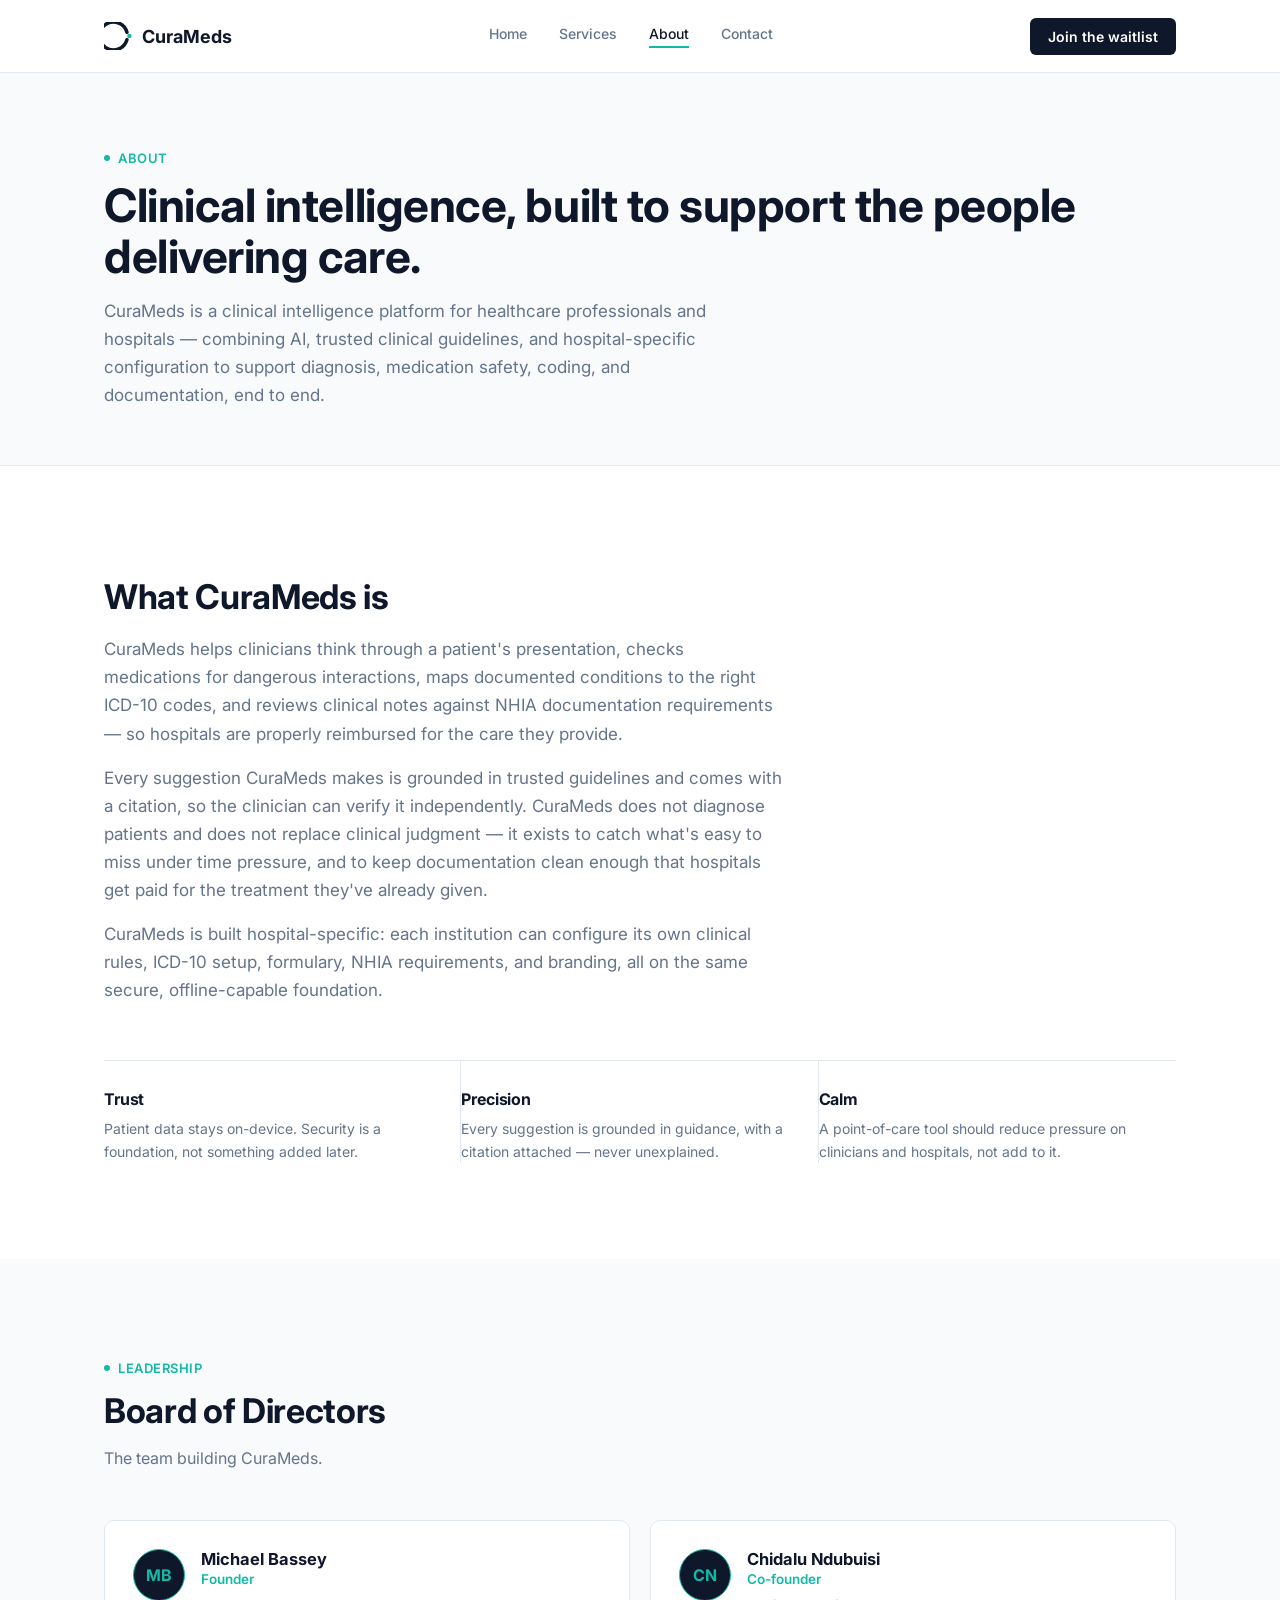
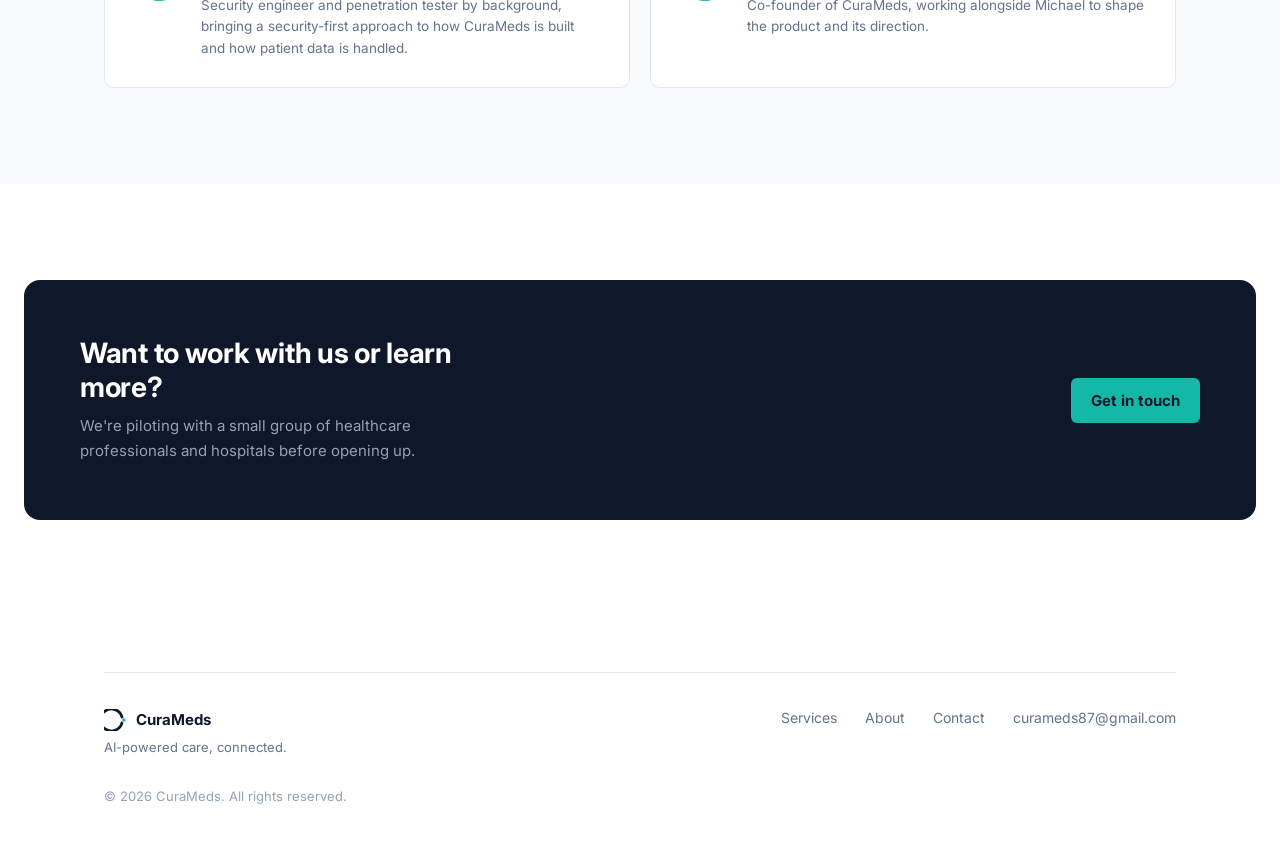
==== about.html @ 5f4572f5 "Add About page HTML structure This file contains the HTML structure for the About page of the CuraMe" ====
<!DOCTYPE html>
<html lang="en">
<head>
<meta charset="UTF-8">
<meta name="viewport" content="width=device-width, initial-scale=1.0">
<title>About — CuraMeds</title>
<link rel="preconnect" href="https://fonts.googleapis.com">
<link rel="preconnect" href="https://fonts.gstatic.com" crossorigin>
<link href="https://fonts.googleapis.com/css2?family=Inter:wght@400;500;600;700;800&display=swap" rel="stylesheet">
<link rel="stylesheet" href="styles.css">
</head>
<body>

<header class="site">
  <div class="wrap navrow">
    <a class="brand" href="index.html" aria-label="CuraMeds home">
      <svg viewBox="0 0 128 128" fill="none" xmlns="http://www.w3.org/2000/svg" aria-hidden="true">
        <path d="M104.8,46.6 A64,64 0 1 0 104.8,81.4" stroke="#0F172A" stroke-width="16" stroke-linecap="round" fill="none"/>
        <circle cx="116" cy="64" r="10" fill="#14B8A6"/>
      </svg>
      <span>CuraMeds</span>
    </a>
    <nav class="links" aria-label="Primary">
      <a href="index.html">Home</a>
      <a href="services.html">Services</a>
      <a href="about.html" class="active">About</a>
      <a href="contact.html">Contact</a>
    </nav>
    <a class="navcta" href="index.html#waitlist">Join the waitlist</a>
  </div>
</header>

<main>

  <!-- PAGE HERO -->
  <section class="page-hero">
    <div class="wrap">
      <span class="eyebrow"><span class="dot"></span>About</span>
      <h1>Clinical intelligence, built to support the people delivering care.</h1>
      <p>CuraMeds is a clinical intelligence platform for healthcare professionals and hospitals — combining AI, trusted clinical guidelines, and hospital-specific configuration to support diagnosis, medication safety, coding, and documentation, end to end.</p>
    </div>
  </section>

  <!-- SUMMARY -->
  <section>
    <div class="wrap">
      <div class="about-top">
        <h2 class="h2">What CuraMeds is</h2>
        <p style="margin-top:18px;">CuraMeds helps clinicians think through a patient's presentation, checks medications for dangerous interactions, maps documented conditions to the right ICD-10 codes, and reviews clinical notes against NHIA documentation requirements — so hospitals are properly reimbursed for the care they provide.</p>
        <p style="margin-top:16px;">Every suggestion CuraMeds makes is grounded in trusted guidelines and comes with a citation, so the clinician can verify it independently. CuraMeds does not diagnose patients and does not replace clinical judgment — it exists to catch what's easy to miss under time pressure, and to keep documentation clean enough that hospitals get paid for the treatment they've already given.</p>
        <p style="margin-top:16px;">CuraMeds is built hospital-specific: each institution can configure its own clinical rules, ICD-10 setup, formulary, NHIA requirements, and branding, all on the same secure, offline-capable foundation.</p>
      </div>

      <div class="pillars">
        <div class="pillar">
          <h3>Trust</h3>
          <p>Patient data stays on-device. Security is a foundation, not something added later.</p>
        </div>
        <div class="pillar">
          <h3>Precision</h3>
          <p>Every suggestion is grounded in guidance, with a citation attached — never unexplained.</p>
        </div>
        <div class="pillar">
          <h3>Calm</h3>
          <p>A point-of-care tool should reduce pressure on clinicians and hospitals, not add to it.</p>
        </div>
      </div>
    </div>
  </section>

  <!-- BOARD OF DIRECTORS -->
  <section class="vision">
    <div class="wrap">
      <div class="section-head">
        <span class="eyebrow"><span class="dot"></span>Leadership</span>
        <h2>Board of Directors</h2>
        <p>The team building CuraMeds.</p>
      </div>

      <div class="team-grid">
        <div class="team-card">
          <div class="team-avatar">MB</div>
          <div>
            <div class="team-name">Michael Bassey</div>
            <div class="team-role">Founder</div>
            <p class="team-bio">Security engineer and penetration tester by background, bringing a security-first approach to how CuraMeds is built and how patient data is handled.</p>
          </div>
        </div>
        <div class="team-card">
          <div class="team-avatar">CN</div>
          <div>
            <div class="team-name">Chidalu Ndubuisi</div>
            <div class="team-role">Co-founder</div>
            <p class="team-bio">Co-founder of CuraMeds, working alongside Michael to shape the product and its direction.</p>
          </div>
        </div>
      </div>
    </div>
  </section>

  <!-- CTA -->
  <section>
    <div class="cta-band">
      <div class="cta-inner">
        <div>
          <h2>Want to work with us or learn more?</h2>
          <p>We're piloting with a small group of healthcare professionals and hospitals before opening up.</p>
        </div>
        <a class="btn-primary" href="contact.html" style="text-decoration:none;display:inline-block;">Get in touch</a>
      </div>
    </div>
  </section>

</main>

<footer>
  <div class="wrap">
    <div class="foot-grid">
      <div>
        <div class="foot-brand">
          <svg viewBox="0 0 128 128" fill="none" xmlns="http://www.w3.org/2000/svg" aria-hidden="true">
            <path d="M104.8,46.6 A64,64 0 1 0 104.8,81.4" stroke="#0F172A" stroke-width="16" stroke-linecap="round" fill="none"/>
            <circle cx="116" cy="64" r="10" fill="#14B8A6"/>
          </svg>
          <span>CuraMeds</span>
        </div>
        <p class="foot-tag">AI-powered care, connected.</p>
      </div>
      <div class="foot-links">
        <a href="services.html">Services</a>
        <a href="about.html">About</a>
        <a href="contact.html">Contact</a>
        <a href="mailto:curameds87@gmail.com">curameds87@gmail.com</a>
      </div>
    </div>
    <p class="foot-copy">&copy; 2026 CuraMeds. All rights reserved.</p>
  </div>
</footer>

</body>
</html>
---- styles.css ----
:root{
  --navy:#0F172A;
  --teal:#14B8A6;
  --white:#FFFFFF;
  --lgray:#F8FAFC;
  --mgray:#64748B;
  --emerald:#10B981;
  --border:#E2E8F0;
  --maxw:1120px;
}
*{box-sizing:border-box;}
html{scroll-behavior:smooth;}
body{
  margin:0;
  font-family:'Inter',Helvetica,Arial,sans-serif;
  color:var(--navy);
  background:var(--white);
  -webkit-font-smoothing:antialiased;
}
a{color:inherit;}
img,svg{display:block;max-width:100%;}
.wrap{max-width:var(--maxw);margin:0 auto;padding:0 24px;}
.eyebrow{
  display:inline-flex;align-items:center;gap:8px;
  font-size:13px;font-weight:600;letter-spacing:.04em;text-transform:uppercase;
  color:var(--teal);
}
.eyebrow .dot{width:6px;height:6px;border-radius:50%;background:var(--teal);}
h1,h2,h3{margin:0;font-weight:700;letter-spacing:-0.01em;}
p{margin:0;line-height:1.65;color:var(--mgray);}
section{padding:96px 0;}
@media (max-width:640px){section{padding:64px 0;}}
.text-link{color:var(--teal);font-weight:600;font-size:14.5px;text-decoration:none;}
.text-link:hover{text-decoration:underline;}
.h2{font-size:clamp(26px,3.4vw,34px);margin-top:14px;color:var(--navy);}

/* Focus visibility */
a:focus-visible,button:focus-visible,input:focus-visible,textarea:focus-visible{
  outline:2px solid var(--teal);outline-offset:3px;border-radius:4px;
}

/* NAV */
header.site{
  position:sticky;top:0;z-index:50;
  background:rgba(255,255,255,.92);backdrop-filter:blur(8px);
  border-bottom:1px solid var(--border);
}
.navrow{display:flex;align-items:center;justify-content:space-between;height:72px;}
.brand{display:flex;align-items:center;gap:10px;text-decoration:none;}
.brand svg{width:28px;height:28px;}
.brand span{font-size:18px;font-weight:700;color:var(--navy);}
nav.links{display:flex;gap:32px;}
nav.links a{font-size:14px;font-weight:500;color:var(--mgray);text-decoration:none;transition:color .15s ease;padding-bottom:4px;border-bottom:2px solid transparent;}
nav.links a:hover{color:var(--navy);}
nav.links a.active{color:var(--navy);border-bottom:2px solid var(--teal);}
.navcta{
  font-size:14px;font-weight:600;color:var(--white);background:var(--navy);
  padding:10px 18px;border-radius:6px;text-decoration:none;border:none;cursor:pointer;
  transition:background .15s ease;white-space:nowrap;
}
.navcta:hover{background:#1e293b;}
@media (max-width:800px){
  nav.links{display:none;}
}

/* PAGE HERO (Services/About/Contact) */
.page-hero{padding:72px 0 56px;border-bottom:1px solid var(--border);background:var(--lgray);}
.page-hero h1{font-size:clamp(32px,4.6vw,46px);line-height:1.1;color:var(--navy);margin-top:14px;}
.page-hero p{font-size:17px;max-width:640px;margin-top:16px;}

/* HERO (home) */
.hero{padding:96px 0 40px;}
.hero-grid{display:grid;grid-template-columns:1.05fr .95fr;gap:56px;align-items:center;}
@media (max-width:900px){.hero-grid{grid-template-columns:1fr;gap:48px;}}
.hero h1{
  font-size:clamp(34px,5vw,54px);line-height:1.08;margin:18px 0 20px;color:var(--navy);
}
.hero p.lead{font-size:18px;max-width:480px;margin-bottom:32px;}
.waitlist-form{display:flex;gap:10px;max-width:420px;flex-wrap:wrap;}
.waitlist-form input[type=email]{
  flex:1 1 220px;padding:13px 16px;border:1px solid var(--border);border-radius:6px;
  font-size:15px;font-family:inherit;color:var(--navy);background:var(--white);
}
.waitlist-form input::placeholder{color:#94A3B8;}
.btn-primary{
  padding:13px 20px;border-radius:6px;border:none;background:var(--teal);color:var(--navy);
  font-weight:700;font-size:15px;cursor:pointer;transition:background .15s ease, transform .1s ease;
  white-space:nowrap;font-family:inherit;
}
.btn-primary:hover{background:#0d9488;color:var(--white);}
.btn-primary:active{transform:scale(.98);}
.form-note{font-size:13px;color:var(--mgray);margin-top:10px;}
.form-success{font-size:14px;color:#0d9488;font-weight:600;display:none;margin-top:10px;}

/* HERO SIGNATURE */
.signature{position:relative;width:100%;aspect-ratio:1/1;max-width:440px;margin:0 auto;}
.sig-caption{
  position:absolute;font-size:12px;font-weight:600;color:var(--navy);
  background:var(--white);padding:4px 9px;border:1px solid var(--border);border-radius:20px;
  white-space:nowrap;box-shadow:0 1px 2px rgba(15,23,42,.04);
}
@keyframes fadein{from{opacity:0;transform:translateY(6px);}to{opacity:1;transform:translateY(0);}}
.sig-caption, .sig-svg{animation:fadein .6s ease both;}
.sig-caption:nth-of-type(1){animation-delay:.15s;}
.sig-caption:nth-of-type(2){animation-delay:.3s;}
.sig-caption:nth-of-type(3){animation-delay:.45s;}
.sig-caption:nth-of-type(4){animation-delay:.6s;}
@media (prefers-reduced-motion:reduce){
  .sig-caption,.sig-svg{animation:none !important;}
}

/* ABOUT (home teaser + about page) */
.about-top{max-width:680px;}
.about-top p{font-size:17px;}
.pillars{
  margin-top:56px;display:grid;grid-template-columns:repeat(3,1fr);
  border-top:1px solid var(--border);
}
.pillar{padding:28px 28px 0 0;border-right:1px solid var(--border);}
.pillar:last-child{border-right:none;}
.pillar h3{font-size:16px;color:var(--navy);margin-bottom:8px;}
.pillar p{font-size:14px;}
@media (max-width:700px){
  .pillars{grid-template-columns:1fr;}
  .pillar{border-right:none;border-bottom:1px solid var(--border);padding:24px 0;}
}

/* SECTION HEAD */
.section-head{max-width:620px;margin-bottom:48px;}
.section-head h2{font-size:clamp(26px,3.4vw,34px);margin-top:14px;color:var(--navy);}
.section-head p{margin-top:14px;font-size:16px;}

/* FEATURE / CAPABILITY GRID */
.feature-grid{display:grid;grid-template-columns:repeat(2,1fr);gap:1px;background:var(--border);border:1px solid var(--border);border-radius:10px;overflow:hidden;}
@media (max-width:700px){.feature-grid{grid-template-columns:1fr;}}
.feature{background:var(--white);padding:32px;}
.feature .icon{
  width:40px;height:40px;border-radius:8px;background:var(--lgray);
  display:flex;align-items:center;justify-content:center;margin-bottom:18px;
}
.feature .icon svg{width:20px;height:20px;stroke:var(--navy);}
.feature h3{font-size:17px;color:var(--navy);margin-bottom:8px;}
.feature p{font-size:14.5px;}

/* capability-grid: 7-item variant used on services page */
.capability-grid{display:grid;grid-template-columns:repeat(3,1fr);gap:1px;background:var(--border);border:1px solid var(--border);border-radius:10px;overflow:hidden;}
@media (max-width:900px){.capability-grid{grid-template-columns:repeat(2,1fr);}}
@media (max-width:600px){.capability-grid{grid-template-columns:1fr;}}
.capability{background:var(--white);padding:28px;}
.capability .icon{
  width:38px;height:38px;border-radius:8px;background:var(--lgray);
  display:flex;align-items:center;justify-content:center;margin-bottom:16px;
}
.capability .icon svg{width:19px;height:19px;stroke:var(--navy);}
.capability h3{font-size:15.5px;color:var(--navy);margin-bottom:6px;}
.capability p{font-size:13.5px;}

/* VISION / ROADMAP */
.vision{background:var(--lgray);}
.roadmap{margin-top:48px;position:relative;}
.roadmap-line{
  position:absolute;top:19px;left:0;right:0;height:1px;background:var(--border);
}
.roadmap-steps{display:grid;grid-template-columns:repeat(4,1fr);gap:24px;position:relative;}
@media (max-width:800px){
  .roadmap-steps{grid-template-columns:1fr;gap:0;}
  .roadmap-line{display:none;}
}
.step{position:relative;padding-top:0;}
@media (max-width:800px){
  .step{padding:20px 0 20px 28px;border-left:1px solid var(--border);}
  .step .node{position:absolute;left:-7px;top:22px;}
}
.step .node{
  width:14px;height:14px;border-radius:50%;background:var(--white);border:2px solid var(--teal);
  margin-bottom:16px;position:relative;z-index:2;
}
.step.now .node{background:var(--teal);}
.step .tag{font-size:12px;font-weight:700;letter-spacing:.03em;text-transform:uppercase;color:var(--teal);margin-bottom:6px;display:block;}
.step.now .tag{color:var(--navy);}
.step h3{font-size:16px;color:var(--navy);margin-bottom:6px;}
.step p{font-size:14px;}

/* NHIA FEATURE DEEP-DIVE */
.nhia-section{background:var(--navy);color:var(--white);border-radius:16px;padding:48px;margin:0 24px;}
@media (max-width:640px){.nhia-section{padding:32px 24px;margin:0 16px;}}
.nhia-badge{
  display:inline-flex;align-items:center;gap:6px;font-size:12px;font-weight:700;letter-spacing:.04em;
  text-transform:uppercase;color:var(--navy);background:var(--teal);border-radius:20px;padding:5px 12px;margin-bottom:18px;
}
.nhia-section h2{color:var(--white);font-size:clamp(24px,3vw,32px);max-width:640px;}
.nhia-section > .wrap > p.intro{color:#94A3B8;font-size:16px;max-width:680px;margin-top:14px;}
.nhia-grid{display:grid;grid-template-columns:repeat(3,1fr);gap:28px;margin-top:40px;}
@media (max-width:800px){.nhia-grid{grid-template-columns:1fr;}}
.nhia-col h3{font-size:14px;color:var(--teal);text-transform:uppercase;letter-spacing:.04em;margin-bottom:12px;}
.nhia-col p{color:#CBD5E1;font-size:14.5px;line-height:1.7;}
.nhia-col ul{margin:0;padding-left:18px;color:#CBD5E1;font-size:14.5px;line-height:1.8;}
.nhia-col li{margin-bottom:4px;}

/* TECH / CURRENT CAPABILITIES STRIP */
.tech-strip{border-top:1px solid var(--border);border-bottom:1px solid var(--border);background:var(--lgray);}
.tech-grid{display:grid;grid-template-columns:repeat(3,1fr);gap:32px;}
@media (max-width:800px){.tech-grid{grid-template-columns:1fr;}}
.tech-item h3{font-size:16px;color:var(--navy);margin-bottom:8px;}
.tech-item p{font-size:14px;}
.tech-item .tag{
  display:inline-block;font-size:11px;font-weight:700;letter-spacing:.04em;text-transform:uppercase;
  color:var(--teal);background:var(--white);border:1px solid var(--border);border-radius:20px;padding:3px 10px;margin-bottom:10px;
}

/* CTA / WAITLIST BAND */
.cta-band{background:var(--navy);color:var(--white);border-radius:16px;padding:56px 48px;margin:0 24px;}
@media (max-width:640px){.cta-band{padding:40px 24px;margin:0 16px;}}
.cta-inner{max-width:var(--maxw);margin:0 auto;display:flex;justify-content:space-between;align-items:center;gap:40px;flex-wrap:wrap;}
.cta-inner h2{font-size:clamp(22px,3vw,28px);color:var(--white);max-width:420px;}
.cta-inner p{color:#94A3B8;margin-top:10px;font-size:15px;max-width:420px;}
.cta-form{display:flex;gap:10px;flex-wrap:wrap;max-width:380px;flex:1 1 320px;}
.cta-form input[type=email]{
  flex:1 1 200px;padding:13px 16px;border-radius:6px;border:1px solid #334155;
  background:#1e293b;color:var(--white);font-size:15px;font-family:inherit;
}
.cta-form input::placeholder{color:#64748B;}

/* BOARD / TEAM (about page) */
.team-grid{display:grid;grid-template-columns:repeat(2,1fr);gap:20px;margin-top:8px;}
@media (max-width:700px){.team-grid{grid-template-columns:1fr;}}
.team-card{background:var(--white);border:1px solid var(--border);border-radius:10px;padding:28px;display:flex;gap:16px;align-items:flex-start;}
.team-avatar{
  width:52px;height:52px;border-radius:50%;background:var(--navy);color:var(--teal);
  display:flex;align-items:center;justify-content:center;font-weight:700;font-size:16px;flex-shrink:0;border:1px solid var(--teal);
}
.team-name{font-size:16.5px;font-weight:700;color:var(--navy);}
.team-role{font-size:13.5px;color:var(--teal);font-weight:600;margin-top:2px;}
.team-bio{font-size:13.5px;color:var(--mgray);margin-top:8px;line-height:1.6;}

/* CONTACT PAGE */
.contact-grid{display:grid;grid-template-columns:1fr 1fr;gap:56px;align-items:start;}
@media (max-width:800px){.contact-grid{grid-template-columns:1fr;gap:40px;}}
.contact-info-item{display:flex;align-items:flex-start;gap:14px;margin-bottom:24px;}
.contact-info-icon{
  width:38px;height:38px;border-radius:8px;background:var(--lgray);border:1px solid var(--border);
  display:flex;align-items:center;justify-content:center;flex-shrink:0;
}
.contact-info-icon svg{width:18px;height:18px;stroke:var(--navy);}
.contact-info-label{font-size:12px;font-weight:700;letter-spacing:.03em;text-transform:uppercase;color:var(--mgray);}
.contact-info-value{font-size:15.5px;color:var(--navy);font-weight:600;margin-top:3px;text-decoration:none;display:inline-block;}
.contact-info-value:hover{color:var(--teal);}
.contact-form{background:var(--white);border:1px solid var(--border);border-radius:12px;padding:28px;}
.form-row{margin-bottom:18px;}
.form-row label{display:block;font-size:13px;font-weight:600;color:var(--navy);margin-bottom:7px;}
.form-row input, .form-row textarea{
  width:100%;padding:12px 14px;border:1px solid var(--border);border-radius:8px;font-size:14.5px;
  font-family:inherit;color:var(--navy);background:var(--white);
}
.form-row textarea{min-height:120px;resize:vertical;}
.form-row input::placeholder, .form-row textarea::placeholder{color:#94A3B8;}
.contact-success{display:none;font-size:14px;color:#0d9488;font-weight:600;margin-top:14px;}

/* FOOTER */
footer{padding:56px 0 40px;}
.foot-grid{display:flex;justify-content:space-between;align-items:flex-start;gap:24px;flex-wrap:wrap;border-top:1px solid var(--border);padding-top:36px;}
.foot-brand{display:flex;align-items:center;gap:10px;}
.foot-brand svg{width:22px;height:22px;}
.foot-brand span{font-weight:700;font-size:15px;}
.foot-tag{font-size:13px;color:var(--mgray);margin-top:6px;}
.foot-links{display:flex;gap:28px;font-size:14px;flex-wrap:wrap;}
.foot-links a{text-decoration:none;color:var(--mgray);}
.foot-links a:hover{color:var(--navy);}
.foot-copy{font-size:13px;color:#94A3B8;margin-top:28px;}
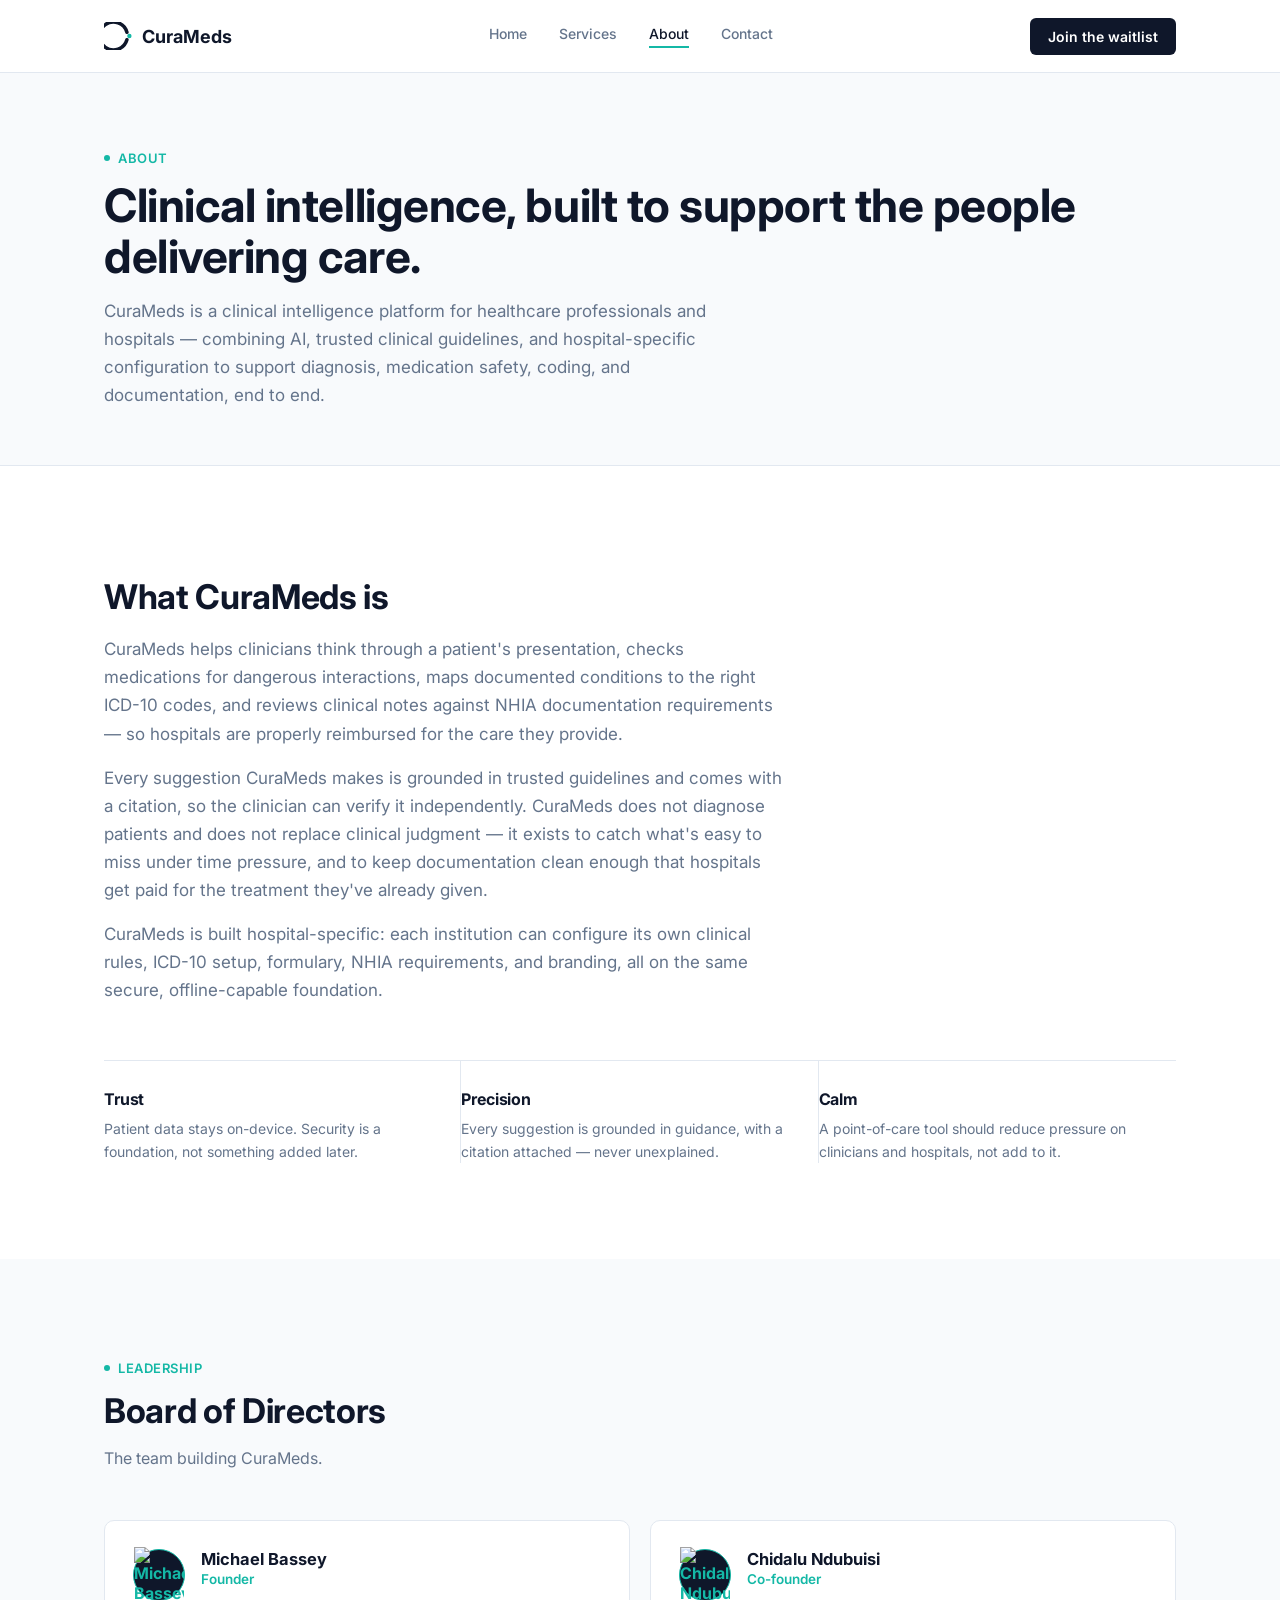
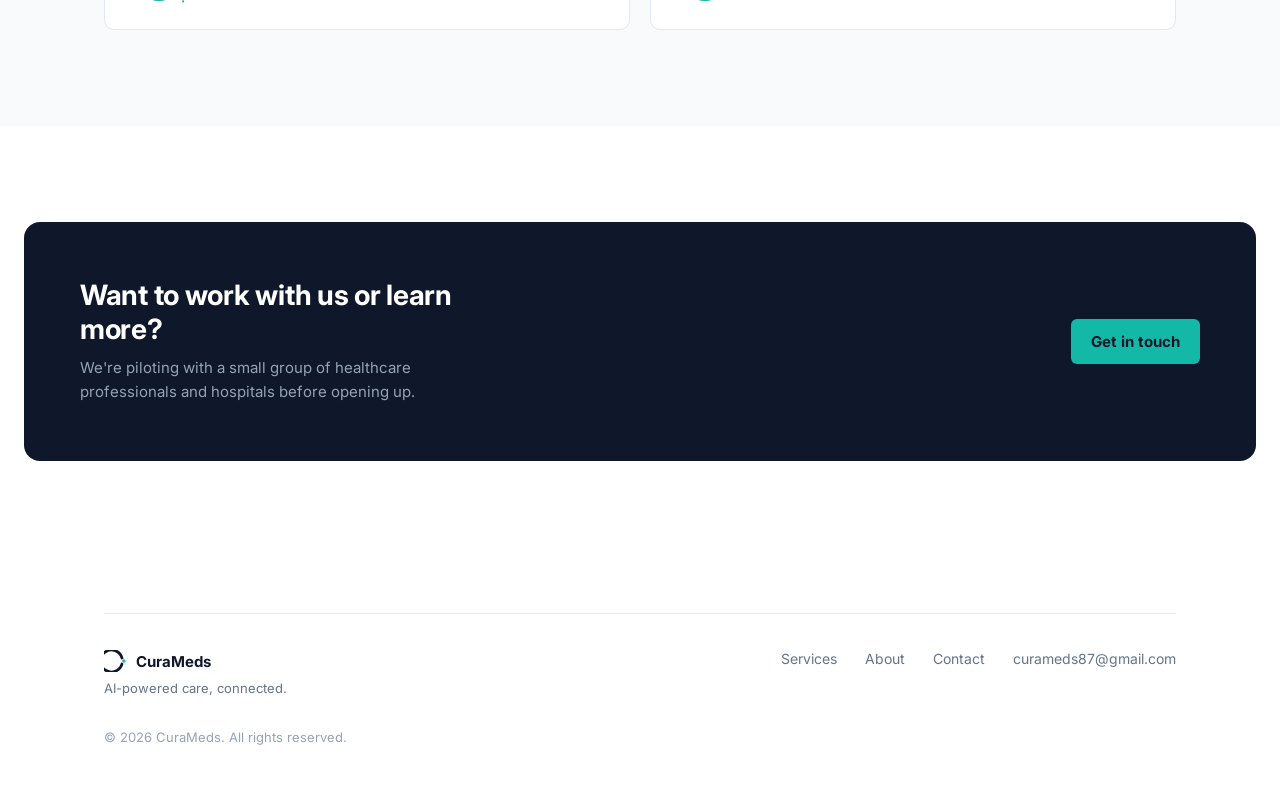
==== commit e375625b: "Replace team avatars with images Updated team avatars with images for Michael Bassey and Chidalu Ndu" ====
--- a/about.html
+++ b/about.html
@@ -79,19 +79,17 @@
 
       <div class="team-grid">
         <div class="team-card">
-          <div class="team-avatar">MB</div>
+          <div class="team-avatar"><img src="team-michael.jpg" alt="Michael Bassey"></div>
           <div>
             <div class="team-name">Michael Bassey</div>
             <div class="team-role">Founder</div>
-            <p class="team-bio">Security engineer and penetration tester by background, bringing a security-first approach to how CuraMeds is built and how patient data is handled.</p>
           </div>
         </div>
         <div class="team-card">
-          <div class="team-avatar">CN</div>
+          <div class="team-avatar"><img src="team-chidalu.jpg" alt="Chidalu Ndubuisi"></div>
           <div>
             <div class="team-name">Chidalu Ndubuisi</div>
             <div class="team-role">Co-founder</div>
-            <p class="team-bio">Co-founder of CuraMeds, working alongside Michael to shape the product and its direction.</p>
           </div>
         </div>
       </div>
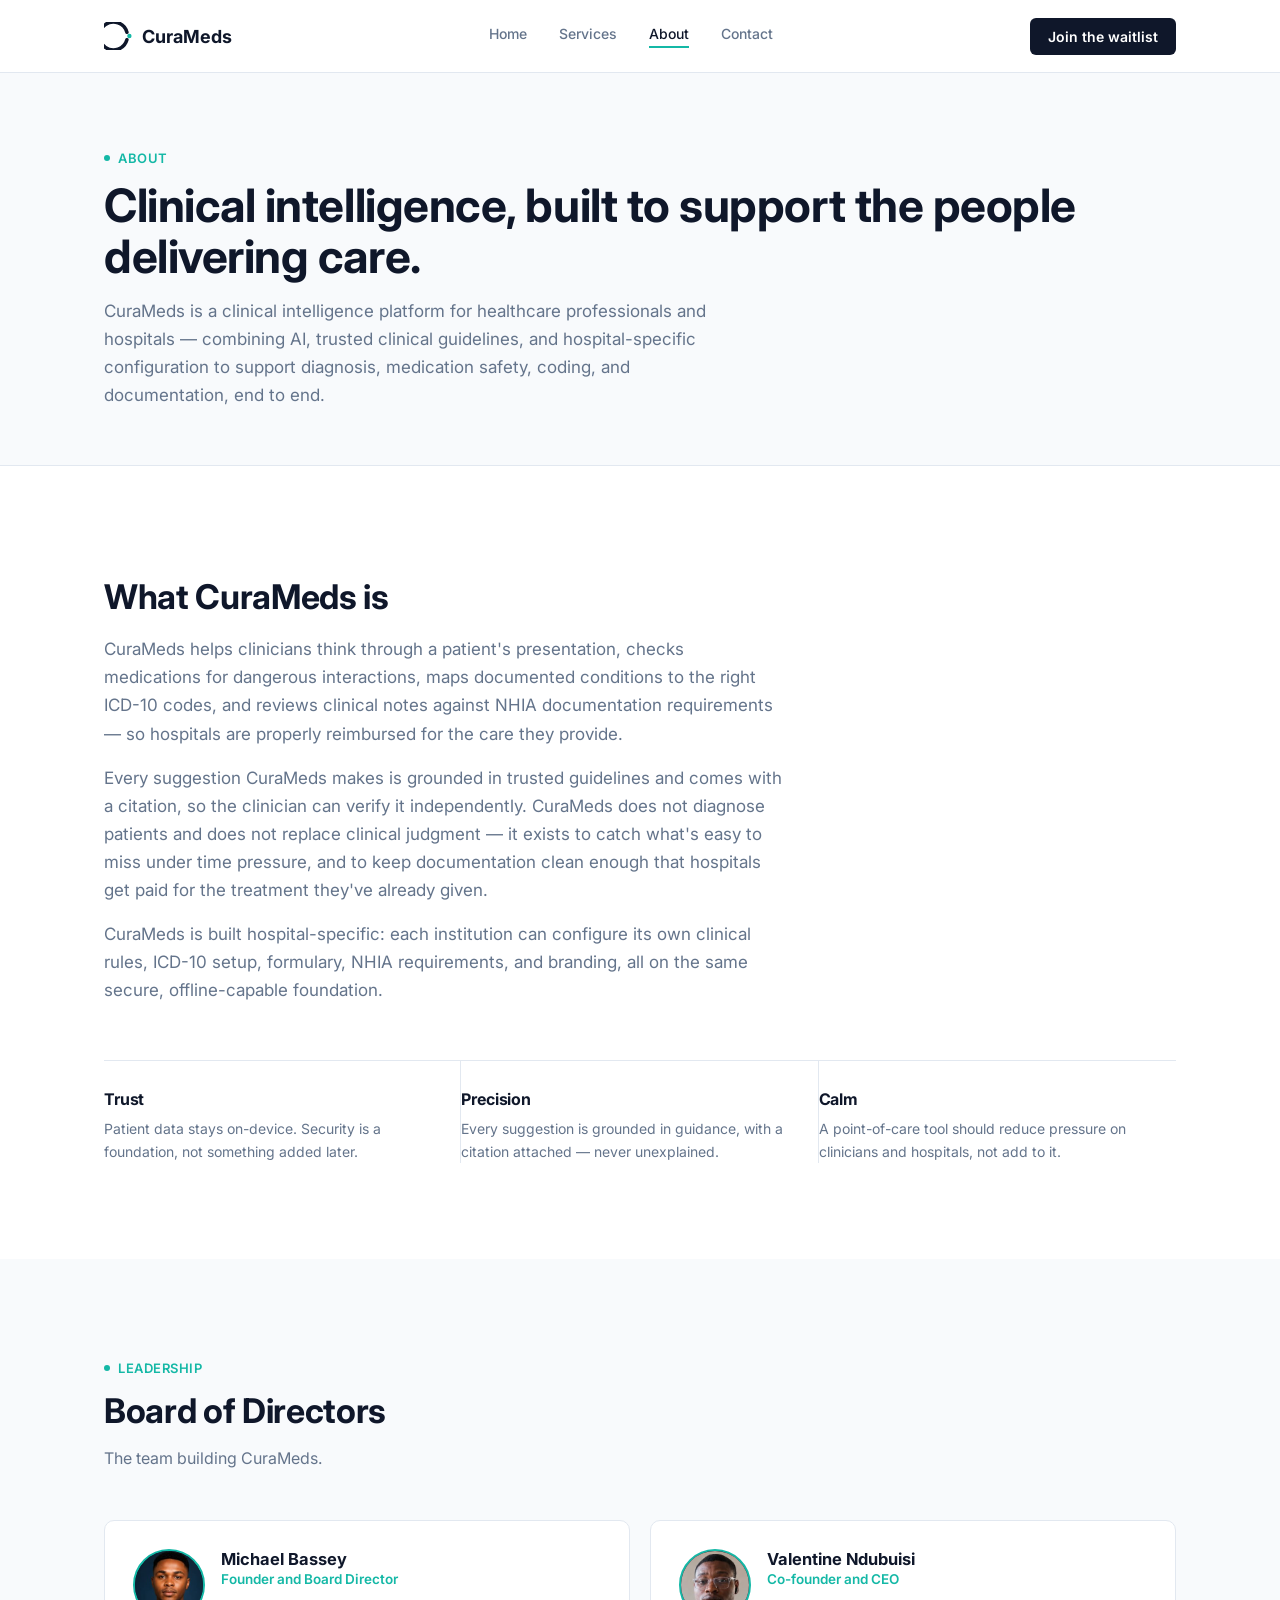
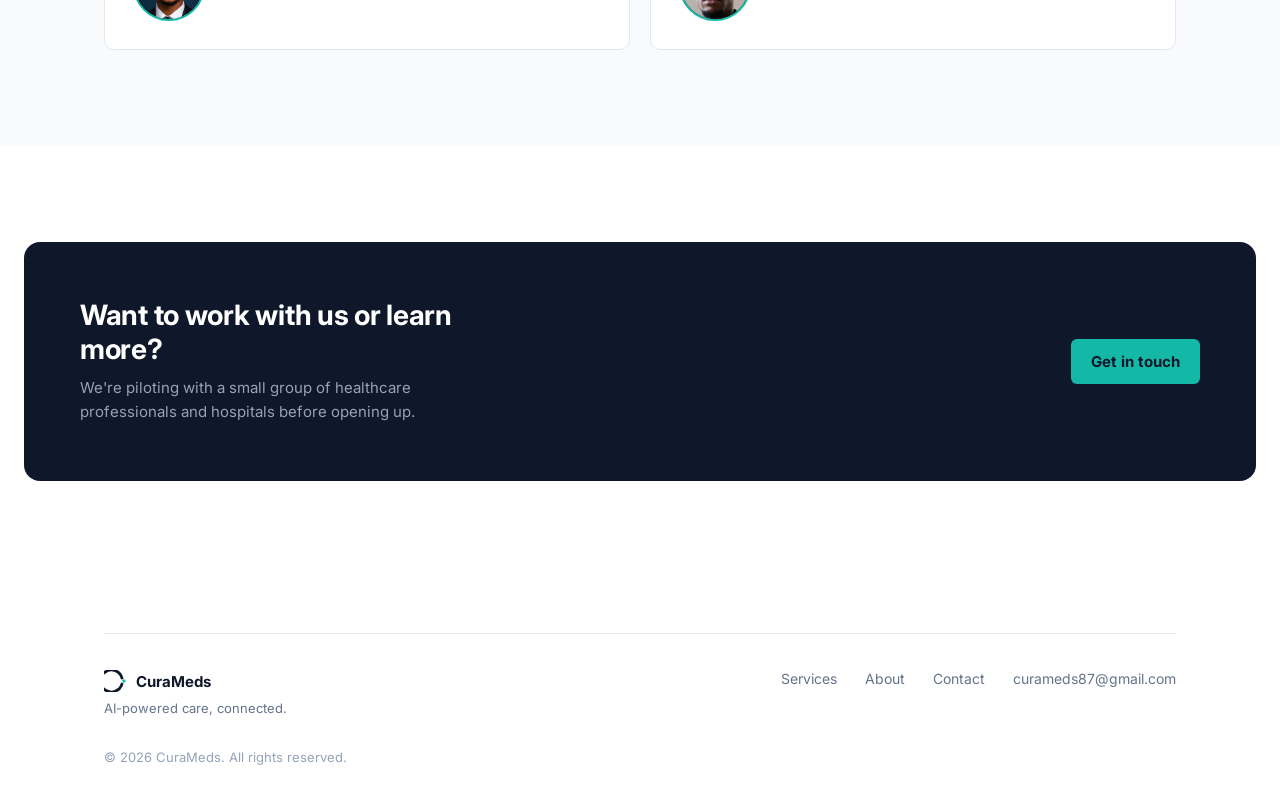
==== commit 7038ebfc: "Update team member roles and names in about.html" ====
--- a/about.html
+++ b/about.html
@@ -82,14 +82,14 @@
           <div class="team-avatar"><img src="team-michael.jpg" alt="Michael Bassey"></div>
           <div>
             <div class="team-name">Michael Bassey</div>
-            <div class="team-role">Founder</div>
+            <div class="team-role">Founder and Board Director</div>
           </div>
         </div>
         <div class="team-card">
           <div class="team-avatar"><img src="team-chidalu.jpg" alt="Chidalu Ndubuisi"></div>
           <div>
-            <div class="team-name">Chidalu Ndubuisi</div>
-            <div class="team-role">Co-founder</div>
+            <div class="team-name">Valentine Ndubuisi</div>
+            <div class="team-role">Co-founder and CEO</div>
           </div>
         </div>
       </div>
--- a/styles.css
+++ b/styles.css
@@ -226,9 +226,10 @@
 @media (max-width:700px){.team-grid{grid-template-columns:1fr;}}
 .team-card{background:var(--white);border:1px solid var(--border);border-radius:10px;padding:28px;display:flex;gap:16px;align-items:flex-start;}
 .team-avatar{
-  width:52px;height:52px;border-radius:50%;background:var(--navy);color:var(--teal);
-  display:flex;align-items:center;justify-content:center;font-weight:700;font-size:16px;flex-shrink:0;border:1px solid var(--teal);
-}
+  width:72px;height:72px;border-radius:50%;background:var(--navy);color:var(--teal);
+  display:flex;align-items:center;justify-content:center;font-weight:700;font-size:16px;flex-shrink:0;border:2px solid var(--teal);
+}
+.team-avatar img{width:100%;height:100%;border-radius:50%;object-fit:cover;display:block;}
 .team-name{font-size:16.5px;font-weight:700;color:var(--navy);}
 .team-role{font-size:13.5px;color:var(--teal);font-weight:600;margin-top:2px;}
 .team-bio{font-size:13.5px;color:var(--mgray);margin-top:8px;line-height:1.6;}
